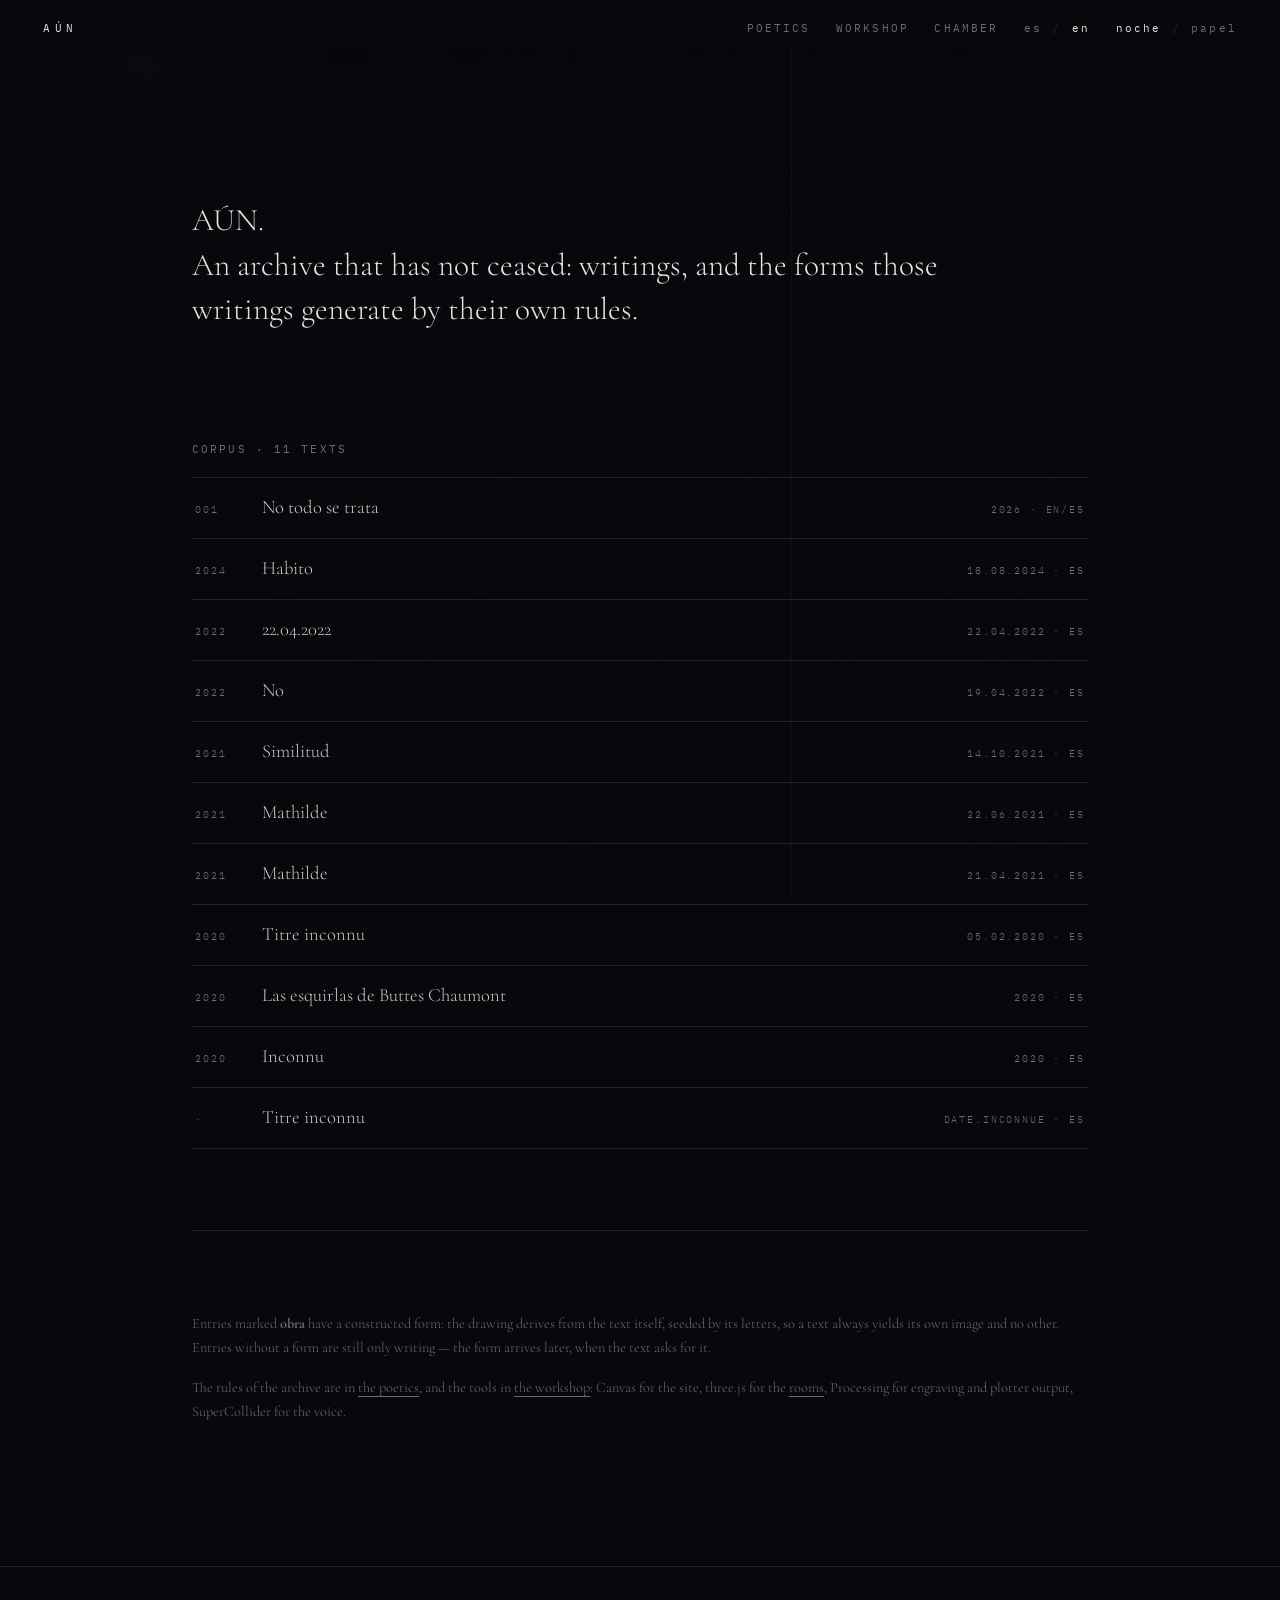
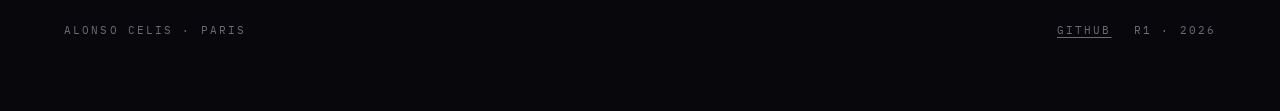
==== docs/index.html @ bfa5a27d "AUN R1: base del archivo generativo Primera base del sitio: un archivo de escrituras donde cada text" ====
<!DOCTYPE html>
<html lang="es" data-idioma="es" data-modo="noche">
<head>
<meta charset="utf-8">
<meta name="viewport" content="width=device-width,initial-scale=1">
<title>AÚN — Alonso Celis</title>
<meta name="description" content="AÚN. Archivo de escrituras de Alonso Celis y de las formas que esas escrituras generan.">
<meta name="author" content="Alonso Celis">
<meta name="theme-color" content="#08070b">
<script>
(function(){try{var h=document.documentElement,i=localStorage.getItem('aun:idioma'),m=localStorage.getItem('aun:modo');
if(!i)i=(navigator.language||'es').toLowerCase().indexOf('es')===0?'es':'en';
h.setAttribute('data-idioma',i);h.setAttribute('lang',i);h.setAttribute('data-modo',m||'noche');}catch(e){}}());
</script>
<link rel="preconnect" href="https://fonts.googleapis.com">
<link rel="preconnect" href="https://fonts.gstatic.com" crossorigin>
<link rel="stylesheet" href="https://fonts.googleapis.com/css2?family=Cormorant+Garamond:ital,wght@0,200;0,300;0,400;1,300&family=IBM+Plex+Mono:wght@300;400&display=swap">
<link rel="stylesheet" href="assets/css/aun.css">
</head>
<body data-obra="atrio">

<canvas class="lienzo" id="lienzo-atrio" data-fijo aria-hidden="true"></canvas>

<header class="barra aparato">
  <a class="sello" href="index.html" aria-current="page">AÚN</a>
  <span class="hueco"></span>
  <a href="poetica/index.html"><span data-t lang="es">poética</span><span data-t lang="en">poetics</span></a>
  <a href="taller/index.html"><span data-t lang="es">taller</span><span data-t lang="en">workshop</span></a>
  <a href="camara/index.html"><span data-t lang="es">cámara</span><span data-t lang="en">chamber</span></a>
  <span class="par">
    <button type="button" data-accion="idioma" data-valor="es" aria-pressed="true">es</button>
    <span class="sep">/</span>
    <button type="button" data-accion="idioma" data-valor="en" aria-pressed="false">en</button>
  </span>
  <span class="par">
    <button type="button" data-accion="modo" data-valor="noche" aria-pressed="true">noche</button>
    <span class="sep">/</span>
    <button type="button" data-accion="modo" data-valor="papel" aria-pressed="false">papel</button>
  </span>
</header>

<main class="atrio">

  <h1 class="lema">
    <span data-t lang="es">AÚN.<br>Un archivo que no cesa: escrituras, y las formas que esas escrituras generan por sus propias reglas.</span>
    <span data-t lang="en">AÚN.<br>An archive that has not ceased: writings, and the forms those writings generate by their own rules.</span>
  </h1>

  <p class="aparato" style="margin:0 0 1.2rem">
    <span data-t lang="es">Corpus · <span id="cuenta">—</span> textos</span>
    <span data-t lang="en">Corpus · <span>—</span> texts</span>
  </p>

  <!-- AUN:CORPUS -->
  <ol class="corpus">
    <li data-slug="no_todo_se_trata_2026" data-obra><a href="obra/001-no-todo-se-trata/"><span class="n">001</span><span class="t">No todo se trata</span><span class="meta">2026 · en/es</span></a></li>
    <li data-slug="habito_18-08-2024"><a href="leer/?t=habito_18-08-2024.md"><span class="n">2024</span><span class="t">Habito</span><span class="meta">18.08.2024 · es</span></a></li>
    <li data-slug="_22-04-2022"><a href="leer/?t=_22-04-2022.md"><span class="n">2022</span><span class="t">22.04.2022</span><span class="meta">22.04.2022 · es</span></a></li>
    <li data-slug="no_19-04-2022"><a href="leer/?t=no_19-04-2022.md"><span class="n">2022</span><span class="t">No</span><span class="meta">19.04.2022 · es</span></a></li>
    <li data-slug="similitud_14-10-2021"><a href="leer/?t=similitud_14-10-2021.md"><span class="n">2021</span><span class="t">Similitud</span><span class="meta">14.10.2021 · es</span></a></li>
    <li data-slug="mathilde_22-06-2021"><a href="leer/?t=mathilde_22-06-2021.md"><span class="n">2021</span><span class="t">Mathilde</span><span class="meta">22.06.2021 · es</span></a></li>
    <li data-slug="mathilde_21-04-2021"><a href="leer/?t=mathilde_21-04-2021.md"><span class="n">2021</span><span class="t">Mathilde</span><span class="meta">21.04.2021 · es</span></a></li>
    <li data-slug="titre_inconnu_05-02-2020"><a href="leer/?t=titre_inconnu_05-02-2020.md"><span class="n">2020</span><span class="t">Titre inconnu</span><span class="meta">05.02.2020 · es</span></a></li>
    <li data-slug="las_esquirlas_de_buttes_chaumont_2020"><a href="leer/?t=las_esquirlas_de_buttes_chaumont_2020.md"><span class="n">2020</span><span class="t">Las esquirlas de Buttes Chaumont</span><span class="meta">2020 · es</span></a></li>
    <li data-slug="titre_inconnu_2020"><a href="leer/?t=titre_inconnu_2020.md"><span class="n">2020</span><span class="t">Inconnu</span><span class="meta">2020 · es</span></a></li>
    <li data-slug="titre_inconnu_date-inconnue"><a href="leer/?t=titre_inconnu_date-inconnue.md"><span class="n">·</span><span class="t">Titre inconnu</span><span class="meta">date.inconnue · es</span></a></li>
  </ol>
  <!-- /AUN:CORPUS -->

  <hr class="regla">

  <section class="nota aparece">
    <div data-t lang="es">
      <p>Las entradas con <b>obra</b> tienen forma construida: el dibujo se deriva del texto
      mismo, con una semilla tomada de sus letras, de modo que un texto produce siempre
      su imagen y no otra. Las entradas sin obra son todavía sólo escritura —
      la forma llega después, cuando el texto la pide.</p>
      <p>Las reglas del archivo están en <a href="poetica/index.html">la poética</a>, y las
      herramientas en <a href="taller/index.html">el taller</a>: Canvas para el sitio,
      three.js para las <a href="sala/index.html">salas</a>, Processing para el grabado y el
      plotter, SuperCollider para la voz.</p>
    </div>
    <div data-t lang="en">
      <p>Entries marked <b>obra</b> have a constructed form: the drawing derives from the text
      itself, seeded by its letters, so a text always yields its own image and no other.
      Entries without a form are still only writing — the form arrives later,
      when the text asks for it.</p>
      <p>The rules of the archive are in <a href="poetica/index.html">the poetics</a>, and the
      tools in <a href="taller/index.html">the workshop</a>: Canvas for the site, three.js for
      the <a href="sala/index.html">rooms</a>, Processing for engraving and plotter output,
      SuperCollider for the voice.</p>
    </div>
  </section>

</main>

<footer class="pie aparato">
  <span>Alonso Celis · Paris</span>
  <span class="hueco"></span>
  <a href="https://github.com/Alonso-Celis/aunalonso">github</a>
  <span>R1 · 2026</span>
</footer>

<script src="assets/js/aun.js"></script>
<script src="assets/js/atrio.js"></script>
<script>
(function(){var n=document.querySelectorAll('.corpus li').length,e=document.getElementById('cuenta');
if(e)e.textContent=n;var s=document.querySelectorAll('[data-t][lang] span');
Array.prototype.forEach.call(s,function(x){if(x.textContent==='—')x.textContent=n;});}());
</script>
</body>
</html>
---- docs/assets/css/aun.css ----
@charset "utf-8";
/* ============================================================
   AUN — hoja base
   Un archivo que no cesa. Negro de sala, papel de lectura.
   Regla: la tipografia obedece las mismas reglas que el dibujo.
   ============================================================ */

:root{
  /* --- materia --- */
  --noche:      #08070b;
  --noche-alta: #100e16;
  --papel:      #ece6dc;
  --tinta:      #14131a;
  --acento:     #7a3fd6;   /* purpura: el cabello */
  --luz:        #c9a6ff;   /* purpura en luz */
  --hueso:      #e8e3da;

  /* --- roles (modo noche por defecto) --- */
  --fondo:   var(--noche);
  --texto:   #cfc9c0;
  --alto:    var(--hueso);
  --tenue:   #6d6a75;
  --linea:   rgba(232,227,218,.12);
  --realce:  var(--luz);

  /* --- tipografia --- */
  --serif: "Cormorant Garamond", "Iowan Old Style", "Palatino Linotype", Palatino, Georgia, "Times New Roman", serif;
  --mono:  "IBM Plex Mono", ui-monospace, "Cascadia Mono", "SF Mono", Consolas, "Liberation Mono", monospace;

  /* --- medida y ritmo --- */
  --medida: 34rem;
  --paso:   clamp(1.1rem, .8rem + 1vw, 1.6rem);
  --lento:  1100ms cubic-bezier(.16,1,.3,1);
}

html[data-modo="papel"]{
  --fondo:  var(--papel);
  --texto:  #2a2830;
  --alto:   var(--tinta);
  --tenue:  #8b8578;
  --linea:  rgba(20,19,26,.16);
  --realce: #4b1fa0;
}

*,*::before,*::after{ box-sizing:border-box }
html{ -webkit-text-size-adjust:100%; scroll-behavior:smooth }
body{
  margin:0; background:var(--fondo); color:var(--texto);
  font-family:var(--serif); font-weight:300;
  font-size:clamp(1.02rem,.95rem + .35vw,1.22rem); line-height:1.72;
  font-feature-settings:"kern" 1,"liga" 1,"onum" 1;
  transition:background var(--lento), color var(--lento);
  overflow-x:hidden;
}
::selection{ background:var(--acento); color:#fff }

/* ---------- aparato (todo lo que no es obra) ---------- */
.aparato{
  font-family:var(--mono); font-weight:400;
  font-size:.66rem; letter-spacing:.2em; text-transform:uppercase;
  color:var(--tenue);
}
.barra{
  position:fixed; inset:0 0 auto 0; z-index:50;
  display:flex; align-items:center; gap:1.4rem;
  padding:.95rem clamp(1rem,4vw,2.6rem);
  background:linear-gradient(to bottom,var(--fondo) 62%,transparent);
  pointer-events:none;
}
.barra > *{ pointer-events:auto }
.barra .sello{ letter-spacing:.42em; color:var(--alto); text-decoration:none }
.hueco{ flex:1 1 auto }
.barra a,.barra button{
  background:none; border:0; padding:.25rem .1rem; cursor:pointer;
  font:inherit; letter-spacing:.2em; color:var(--tenue);
  text-decoration:none; border-bottom:1px solid transparent;
  transition:color 400ms ease, border-color 400ms ease;
}
.barra a:hover,.barra button:hover,
.barra a:focus-visible,.barra button:focus-visible{
  color:var(--alto); border-bottom-color:var(--acento); outline:none;
}
.barra [aria-pressed="true"],.barra [aria-current="page"]{ color:var(--alto) }
.par{ display:inline-flex; gap:.55rem; align-items:baseline }
.par .sep{ opacity:.35 }

/* ---------- lienzos ---------- */
.escena{ position:relative; min-height:100svh; display:grid; place-items:center; isolation:isolate }
.lienzo{ position:absolute; inset:0; width:100%; height:100%; display:block; z-index:0 }
.lienzo[data-fijo]{ position:fixed; inset:0; z-index:0; opacity:.62; pointer-events:none }

/* ---------- portada de obra ---------- */
.portada{ position:relative; z-index:1; padding:0 clamp(1rem,6vw,5rem); max-width:min(92vw,52rem) }
.portada h1{
  margin:0; font-weight:200; letter-spacing:-.02em;
  font-size:clamp(2.9rem,1.4rem + 8.5vw,8.4rem); line-height:.92;
  color:var(--hueso); mix-blend-mode:difference; text-wrap:balance;
}
html[data-modo="papel"] .portada h1{ mix-blend-mode:normal; color:var(--tinta) }
.portada .credito{ margin:1.9rem 0 0; display:flex; gap:1.2rem; flex-wrap:wrap }
.desliz{ position:absolute; bottom:1.6rem; left:50%; translate:-50% 0; z-index:1 }
.desliz::after{
  content:""; display:block; width:1px; height:2.4rem; margin:.6rem auto 0;
  background:linear-gradient(var(--linea),transparent);
}

/* ---------- lectura ---------- */
.lectura{
  position:relative; z-index:1;
  max-width:var(--medida); margin:0 auto;
  padding:clamp(4rem,14vh,11rem) clamp(1.2rem,6vw,2rem) 22vh;
}
.lectura header{ margin-bottom:clamp(2.5rem,7vh,5rem); border-bottom:1px solid var(--linea); padding-bottom:1.1rem }
.lectura h2{ font-weight:300; font-size:1.9rem; line-height:1.2; margin:.2rem 0 .8rem; color:var(--alto) }

/* la anafora exige columna: una oracion, una linea */
.o{ margin:0 0 var(--paso); text-indent:0; transition:color var(--lento), opacity var(--lento) }
.o[data-tipo="neg"]{ color:var(--tenue) }
.o[data-tipo="neg"]::before{
  content:""; display:inline-block; width:1.1em; height:1px; margin:0 .5em .35em 0;
  background:currentColor; opacity:.55; vertical-align:middle;
}
.o[data-tipo="ad"]{ color:var(--alto) }
.o[data-tipo="giro"]{ color:var(--realce); font-style:italic; font-size:1.06em }
.o[data-tipo="resto"]{ color:var(--texto) }
.firma{
  margin:clamp(2.4rem,6vh,4rem) 0 0; font-family:var(--mono); font-size:.68rem;
  letter-spacing:.2em; text-transform:uppercase; color:var(--tenue); line-height:2;
}

/* ---------- indice del atrio ---------- */
.atrio{ position:relative; z-index:1; padding:22vh clamp(1.2rem,6vw,4rem) 14vh; max-width:64rem; margin:0 auto }
.atrio .lema{
  max-width:26em; font-size:clamp(1.25rem,1rem + 1.2vw,2rem); line-height:1.42;
  font-weight:200; color:var(--alto); margin:0 0 clamp(4rem,12vh,9rem);
}
.corpus{ list-style:none; margin:0; padding:0; border-top:1px solid var(--linea) }
.corpus li{ border-bottom:1px solid var(--linea) }
.corpus a{
  display:grid; grid-template-columns:3.2rem 1fr auto; gap:1rem; align-items:baseline;
  padding:1.15rem .2rem; color:var(--texto); text-decoration:none;
  transition:background 500ms ease, color 500ms ease, padding-left 600ms cubic-bezier(.16,1,.3,1);
}
.corpus a:hover,.corpus a:focus-visible{
  color:var(--alto); padding-left:1rem; outline:none;
  background:linear-gradient(90deg,rgba(122,63,214,.18),transparent 70%);
}
.corpus .n,.corpus .meta{
  font-family:var(--mono); font-size:.64rem; letter-spacing:.18em;
  text-transform:uppercase; color:var(--tenue);
}
.corpus .t{ font-size:1.16rem; line-height:1.25 }
.corpus li[data-sellado] .t::after{ content:" *"; color:var(--acento) }

/* ---------- camara (acceso restringido) ---------- */
.camara{ position:relative; z-index:1; max-width:32rem; margin:0 auto; padding:22vh 1.4rem 16vh }
.umbral{ display:grid; gap:1rem }
.umbral label{ display:block; margin:0 0 .7rem }
.umbral input{
  width:100%; padding:.9rem 1rem; background:transparent; color:var(--alto);
  border:1px solid var(--linea); border-radius:0; font-family:var(--mono);
  font-size:.9rem; letter-spacing:.14em;
}
.umbral input:focus{ outline:none; border-color:var(--acento) }
.umbral button{
  justify-self:start; padding:.75rem 1.6rem; cursor:pointer;
  background:transparent; color:var(--alto); border:1px solid var(--alto);
  font-family:var(--mono); font-size:.66rem; letter-spacing:.24em; text-transform:uppercase;
  transition:background 400ms ease,color 400ms ease,border-color 400ms ease;
}
.umbral button:hover{ background:var(--acento); border-color:var(--acento); color:#fff }
.aviso{ min-height:1.4em; font-family:var(--mono); font-size:.68rem; letter-spacing:.16em; color:var(--acento) }
.cifra{
  font-family:var(--mono); font-size:.6rem; line-height:1.5; color:var(--tenue);
  word-break:break-all; max-height:9rem; overflow:hidden; opacity:.45;
}
textarea.bloque{
  width:100%; min-height:9rem; background:transparent; color:var(--alto);
  border:1px solid var(--linea); padding:.9rem; font-family:var(--mono); font-size:.72rem; line-height:1.6;
}

/* ---------- notas, pies, enlaces ---------- */
.nota{ font-size:.9rem; color:var(--tenue) }
a{ color:inherit; text-decoration-thickness:1px; text-underline-offset:.25em }
hr.regla{ border:0; border-top:1px solid var(--linea); margin:clamp(3rem,9vh,6rem) 0 }
footer.pie{
  padding:6vh clamp(1.2rem,6vw,4rem) 8vh; border-top:1px solid var(--linea);
  display:flex; gap:1.4rem; flex-wrap:wrap; align-items:baseline;
}

/* ---------- idioma ---------- */
html[data-idioma="es"] [data-texto][lang="en"],
html[data-idioma="en"] [data-texto][lang="es"]{ display:none }
html[data-idioma="es"] [data-t][lang="en"],
html[data-idioma="en"] [data-t][lang="es"]{ display:none }

/* ---------- entrada ---------- */
.aparece{ opacity:0; translate:0 .7rem; transition:opacity 1200ms ease, translate 1200ms cubic-bezier(.16,1,.3,1) }
.aparece.dentro{ opacity:1; translate:0 0 }

@media (prefers-reduced-motion:reduce){
  html{ scroll-behavior:auto }
  .aparece{ opacity:1; translate:0 0; transition:none }
}

/* ---------- impresion: la escritura primero ---------- */
@media print{
  :root{ --fondo:#fff; --texto:#111; --alto:#000; --tenue:#555; --linea:#ccc }
  body{ background:#fff; color:#111; font-size:11.5pt }
  .barra,.lienzo,.desliz,footer.pie{ display:none !important }
  .escena{ min-height:auto }
  .portada h1{ mix-blend-mode:normal; color:#000; font-size:34pt }
  .lectura{ padding:0; max-width:none }
  .o{ page-break-inside:avoid }
}
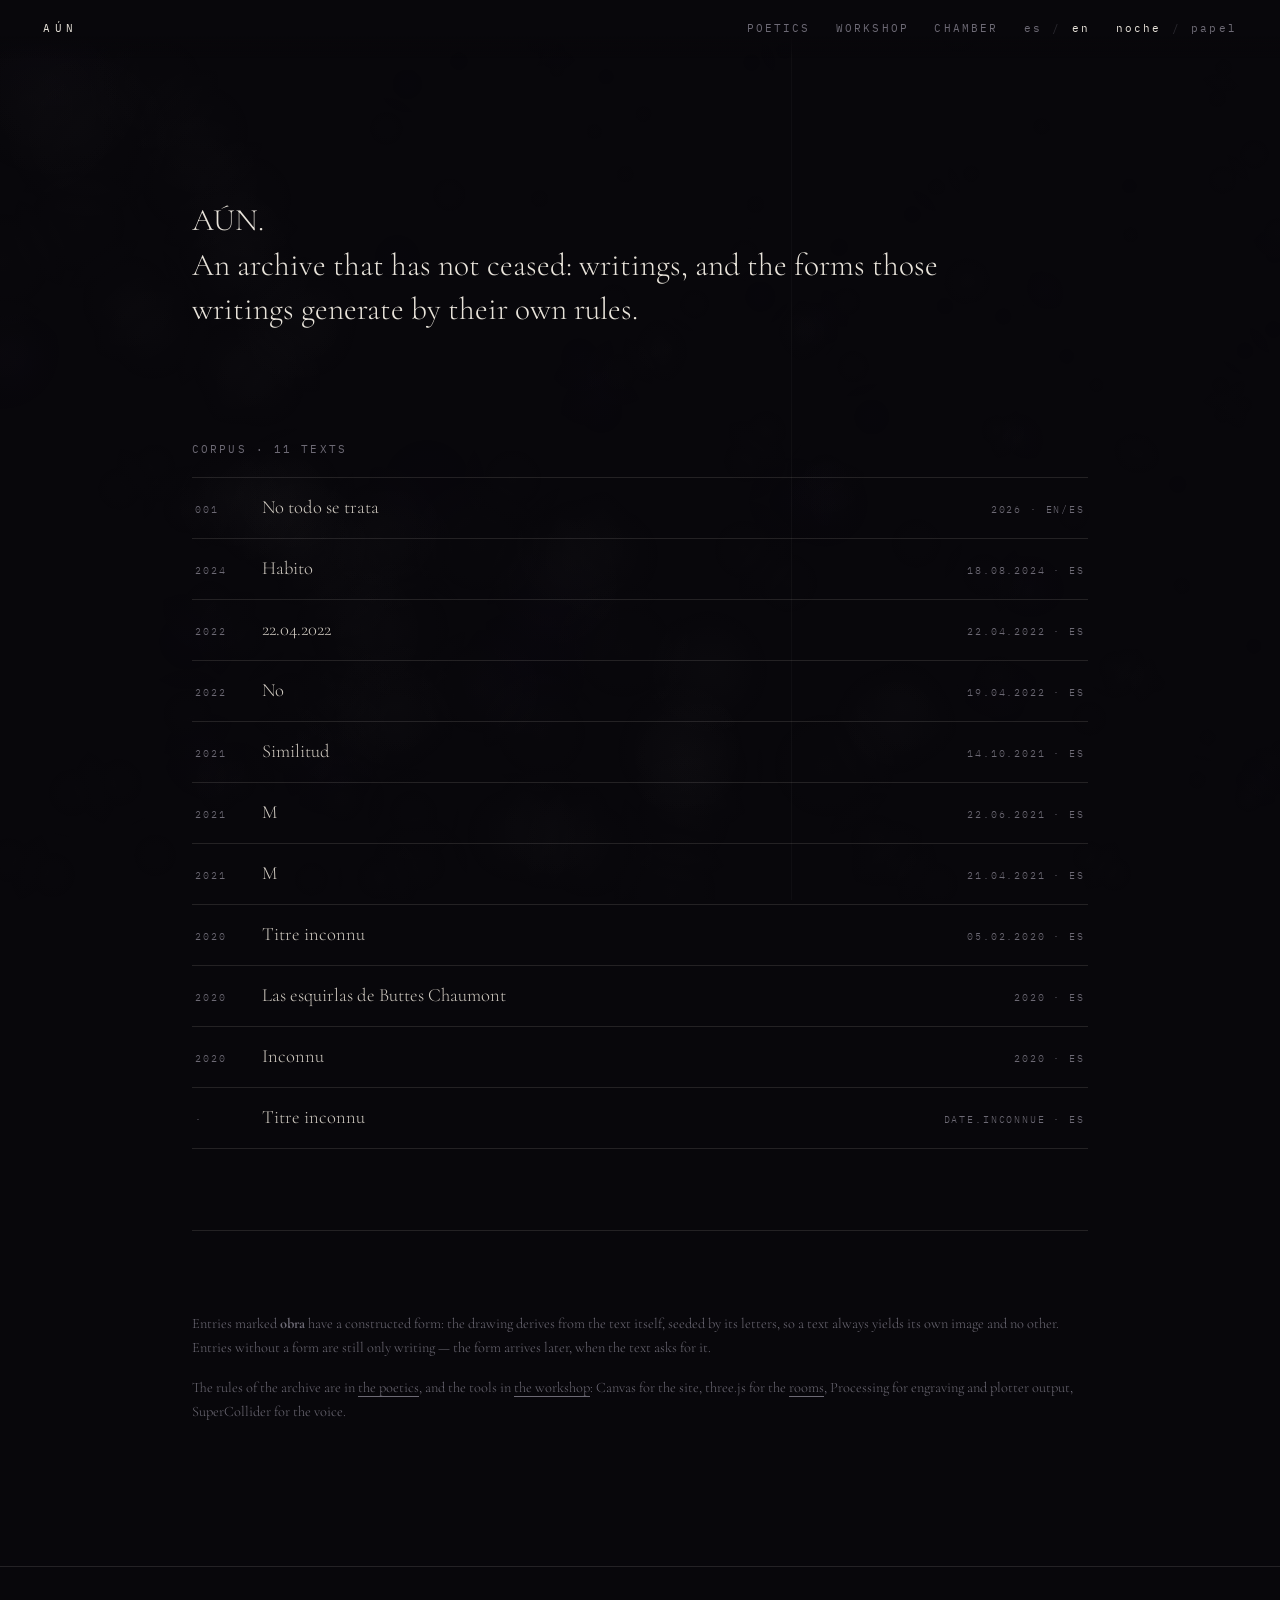
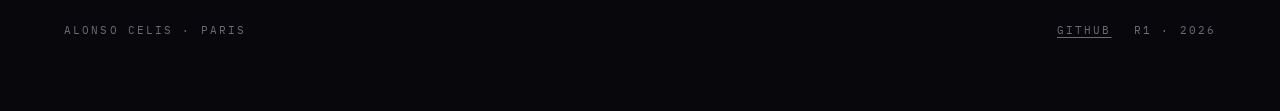
==== commit da8993f9: "Renombrar los dos textos: Mathilde -> M, en el nombre y en el titulo" ====
--- a/docs/index.html
+++ b/docs/index.html
@@ -58,8 +58,8 @@
     <li data-slug="_22-04-2022"><a href="leer/?t=_22-04-2022.md"><span class="n">2022</span><span class="t">22.04.2022</span><span class="meta">22.04.2022 · es</span></a></li>
     <li data-slug="no_19-04-2022"><a href="leer/?t=no_19-04-2022.md"><span class="n">2022</span><span class="t">No</span><span class="meta">19.04.2022 · es</span></a></li>
     <li data-slug="similitud_14-10-2021"><a href="leer/?t=similitud_14-10-2021.md"><span class="n">2021</span><span class="t">Similitud</span><span class="meta">14.10.2021 · es</span></a></li>
-    <li data-slug="mathilde_22-06-2021"><a href="leer/?t=mathilde_22-06-2021.md"><span class="n">2021</span><span class="t">Mathilde</span><span class="meta">22.06.2021 · es</span></a></li>
-    <li data-slug="mathilde_21-04-2021"><a href="leer/?t=mathilde_21-04-2021.md"><span class="n">2021</span><span class="t">Mathilde</span><span class="meta">21.04.2021 · es</span></a></li>
+    <li data-slug="m_22-06-2021"><a href="leer/?t=m_22-06-2021.md"><span class="n">2021</span><span class="t">M</span><span class="meta">22.06.2021 · es</span></a></li>
+    <li data-slug="m_21-04-2021"><a href="leer/?t=m_21-04-2021.md"><span class="n">2021</span><span class="t">M</span><span class="meta">21.04.2021 · es</span></a></li>
     <li data-slug="titre_inconnu_05-02-2020"><a href="leer/?t=titre_inconnu_05-02-2020.md"><span class="n">2020</span><span class="t">Titre inconnu</span><span class="meta">05.02.2020 · es</span></a></li>
     <li data-slug="las_esquirlas_de_buttes_chaumont_2020"><a href="leer/?t=las_esquirlas_de_buttes_chaumont_2020.md"><span class="n">2020</span><span class="t">Las esquirlas de Buttes Chaumont</span><span class="meta">2020 · es</span></a></li>
     <li data-slug="titre_inconnu_2020"><a href="leer/?t=titre_inconnu_2020.md"><span class="n">2020</span><span class="t">Inconnu</span><span class="meta">2020 · es</span></a></li>
--- a/docs/assets/css/aun.css
+++ b/docs/assets/css/aun.css
@@ -123,6 +123,14 @@
 .o[data-tipo="ad"]{ color:var(--alto) }
 .o[data-tipo="giro"]{ color:var(--realce); font-style:italic; font-size:1.06em }
 .o[data-tipo="resto"]{ color:var(--texto) }
+/* apartado de una carta: 1. Introduccion. */
+h3.seccion{
+  font-family:var(--mono); font-weight:400; font-size:.66rem; letter-spacing:.22em;
+  text-transform:uppercase; color:var(--acento);
+  margin:clamp(2.8rem,7vh,4.6rem) 0 1.3rem; padding-bottom:.5rem;
+  border-bottom:1px solid var(--linea);
+}
+h3.seccion:first-child{ margin-top:0 }
 .firma{
   margin:clamp(2.4rem,6vh,4rem) 0 0; font-family:var(--mono); font-size:.68rem;
   letter-spacing:.2em; text-transform:uppercase; color:var(--tenue); line-height:2;
